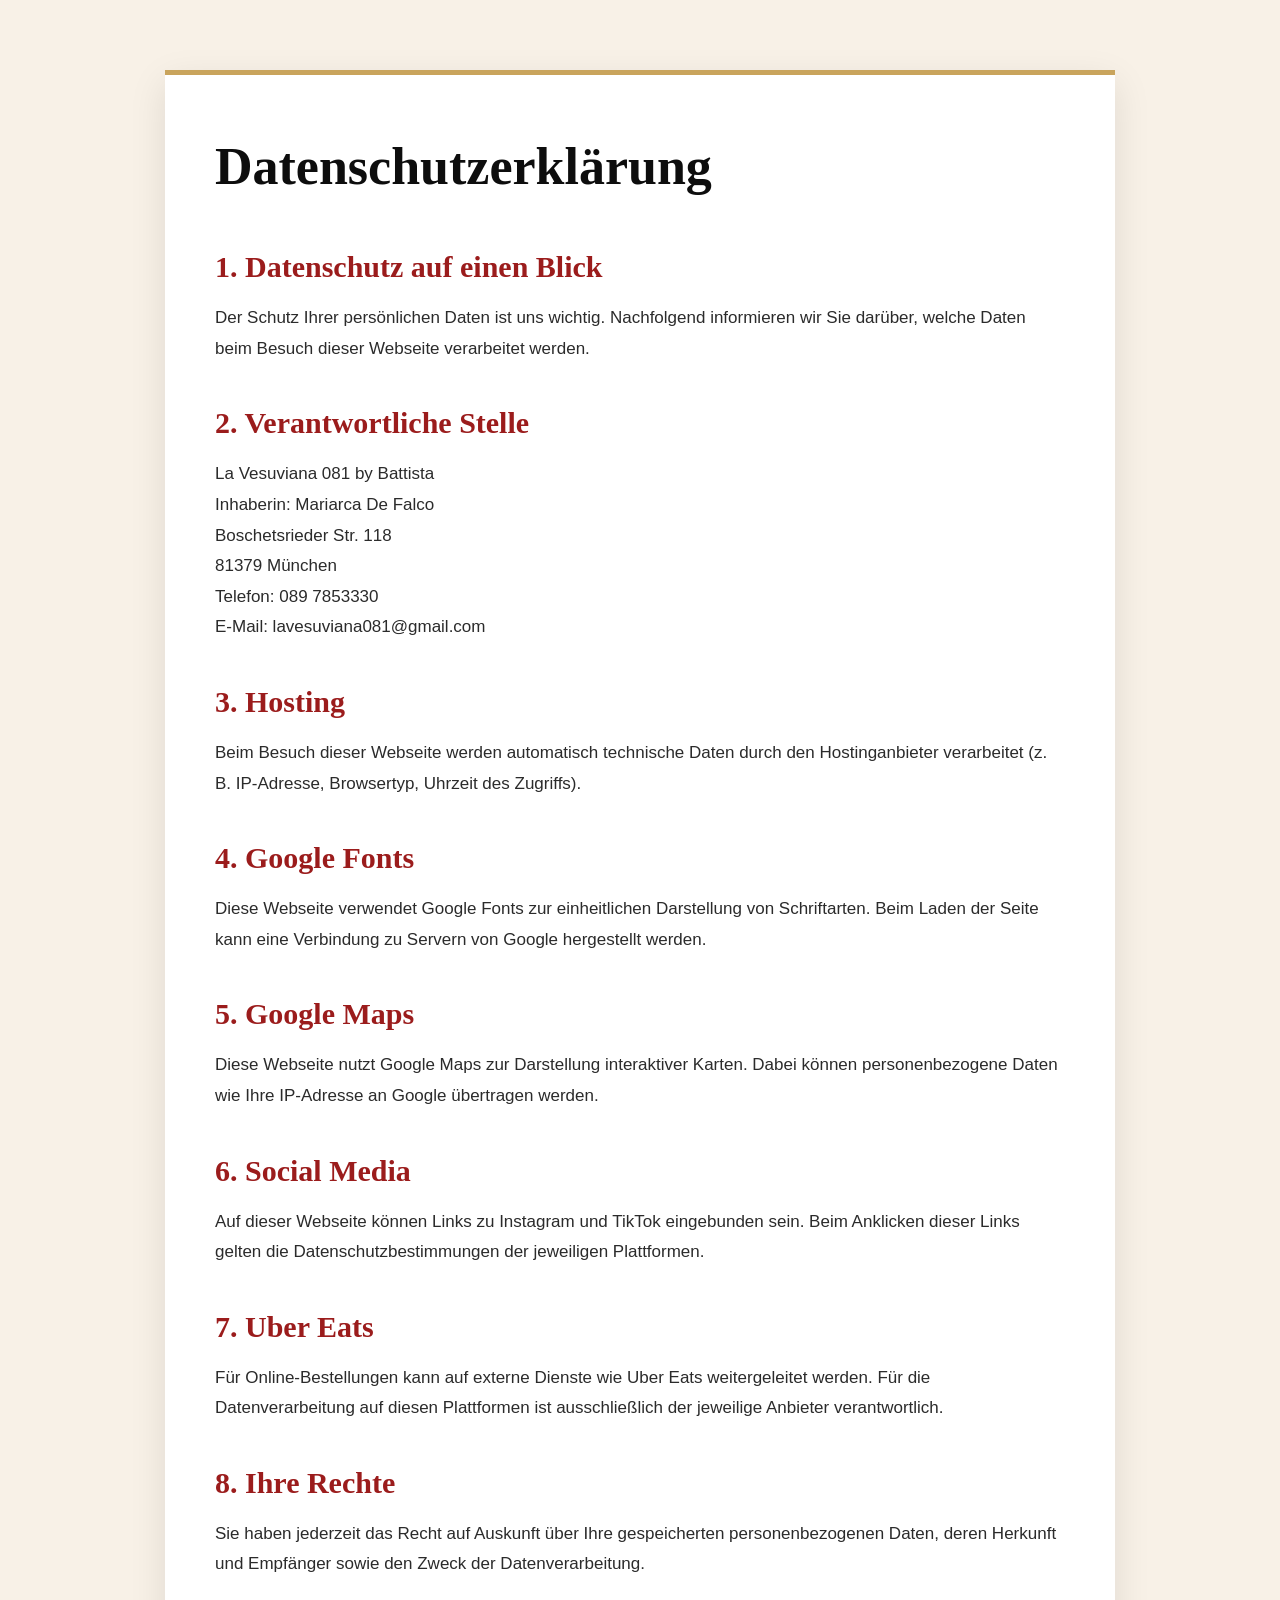
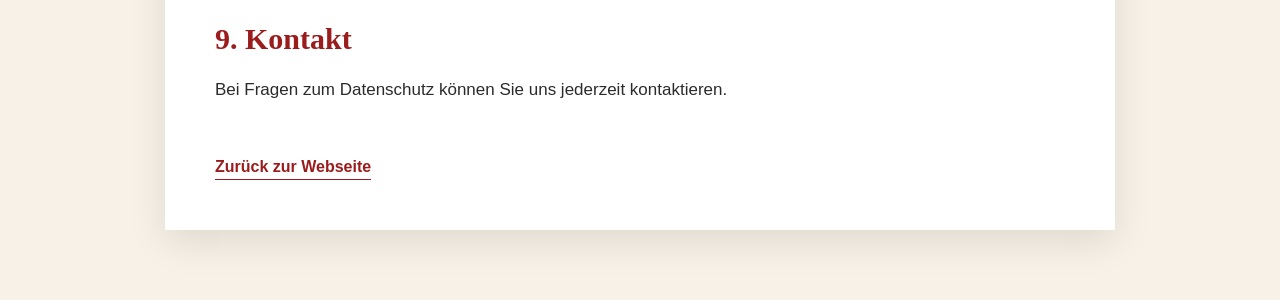
==== WEBSEITE-LA-VESUVIANA-081/datenschutz.html @ 36dbbf0e "Erste Restaurant Webseite" ====
<!DOCTYPE html>
<html lang="de">

<head>
  <script id="Cookiebot" src="https://consent.cookiebot.com/uc.js" data-cbid="afaca309-3baf-40ed-9cbe-bd9ccb0b836e"
    data-blockingmode="auto" type="text/javascript">
    </script>

  <meta charset="UTF-8">
  <meta name="viewport" content="width=device-width, initial-scale=1.0">
  <title>Datenschutz | La Vesuviana 081 by Battista</title>

  <link rel="stylesheet" href="style.css">
</head>

<body>

  <section class="legal-page">

    <h1>Datenschutzerklärung</h1>

    <h2>1. Datenschutz auf einen Blick</h2>

    <p>
      Der Schutz Ihrer persönlichen Daten ist uns wichtig. Nachfolgend informieren wir Sie darüber,
      welche Daten beim Besuch dieser Webseite verarbeitet werden.
    </p>

    <h2>2. Verantwortliche Stelle</h2>

    <p>
      La Vesuviana 081 by Battista<br>
      Inhaberin: Mariarca De Falco<br>
      Boschetsrieder Str. 118<br>
      81379 München<br>
      Telefon: 089 7853330<br>
      E-Mail: lavesuviana081@gmail.com
    </p>

    <h2>3. Hosting</h2>

    <p>
      Beim Besuch dieser Webseite werden automatisch technische Daten durch den Hostinganbieter verarbeitet
      (z. B. IP-Adresse, Browsertyp, Uhrzeit des Zugriffs).
    </p>

    <h2>4. Google Fonts</h2>

    <p>
      Diese Webseite verwendet Google Fonts zur einheitlichen Darstellung von Schriftarten.
      Beim Laden der Seite kann eine Verbindung zu Servern von Google hergestellt werden.
    </p>

    <h2>5. Google Maps</h2>

    <p>
      Diese Webseite nutzt Google Maps zur Darstellung interaktiver Karten.
      Dabei können personenbezogene Daten wie Ihre IP-Adresse an Google übertragen werden.
    </p>

    <h2>6. Social Media</h2>

    <p>
      Auf dieser Webseite können Links zu Instagram und TikTok eingebunden sein.
      Beim Anklicken dieser Links gelten die Datenschutzbestimmungen der jeweiligen Plattformen.
    </p>

    <h2>7. Uber Eats</h2>

    <p>
      Für Online-Bestellungen kann auf externe Dienste wie Uber Eats weitergeleitet werden.
      Für die Datenverarbeitung auf diesen Plattformen ist ausschließlich der jeweilige Anbieter verantwortlich.
    </p>

    <h2>8. Ihre Rechte</h2>

    <p>
      Sie haben jederzeit das Recht auf Auskunft über Ihre gespeicherten personenbezogenen Daten,
      deren Herkunft und Empfänger sowie den Zweck der Datenverarbeitung.
    </p>

    <h2>9. Kontakt</h2>

    <p>
      Bei Fragen zum Datenschutz können Sie uns jederzeit kontaktieren.
    </p>

    <a href="index.html">Zurück zur Webseite</a>

  </section>

</body>

</html>
---- WEBSEITE-LA-VESUVIANA-081/style.css ----
* {
  margin: 0;
  padding: 0;
  box-sizing: border-box;
}

:root {
  --black: #0d0d0d;
  --dark: #171717;
  --white: #ffffff;
  --cream: #f8f1e7;
  --gold: #c9a45c;
  --red: #9b1c1c;
  --green: #1f5c3a;
  --text: #2b2b2b;
  --gray: #777;
}

body {
  font-family: "Lato", sans-serif;
  background: var(--cream);
  color: var(--text);
  line-height: 1.6;
}

/* HEADER */
.site-header {
  background: var(--black);
  color: var(--white);
  padding: 20px 7%;
  display: flex;
  justify-content: space-between;
  align-items: center;
  gap: 30px;
  border-bottom: 2px solid var(--gold);
}

.logo-box {
  display: flex;
  align-items: center;
  gap: 18px;
}

.logo-image1 {
  width: 120px;
  height: auto;
}

.logo-image2 {
  width: 500px;
  height: auto;
}


.logo-text h1 {
  font-family: "Cormorant Garamond", serif;
  font-size: 34px;
  letter-spacing: 1px;
  color: var(--gold);
}

.logo-text span {
  font-family: "Great Vibes", cursive;
  font-size: 26px;
  display: block;
  margin-top: -8px;
}

.logo-text p {
  font-size: 13px;
  text-transform: uppercase;
  letter-spacing: 3px;
  color: #ddd;
}

/* NAV */
.main-nav {
  display: flex;
  flex-wrap: wrap;
  gap: 10px;
  justify-content: center;
}

.nav-btn,
.page-link {
  border: 1px solid var(--gold);
  background: transparent;
  color: var(--white);
  padding: 10px 18px;
  cursor: pointer;
  font-size: 14px;
  letter-spacing: 1px;
  transition: 0.3s;
}

.nav-btn:hover,
.nav-btn.active,
.page-link:hover {
  background: var(--gold);
  color: var(--black);
}

/* SEITEN */
.page {
  display: none;
  padding: 70px 7%;
  min-height: 70vh;
}

.page.active {
  display: block;
}

/* HERO */
.hero {
  display: grid;
  grid-template-columns: 1.2fr 0.8fr;
  align-items: center;
  gap: 50px;
}

.hero-small,
.section-small {
  font-family: "Great Vibes", cursive;
  font-size: 34px;
  color: var(--red);
}

.hero h2,
.section-header h2 {
  font-family: "Cormorant Garamond", serif;
  font-size: 58px;
  line-height: 1.1;
  color: var(--black);
  margin: 10px 0 20px;
}

.hero-text {
  font-size: 20px;
  max-width: 650px;
  margin-bottom: 30px;
}

.hero-buttons {
  display: flex;
  gap: 15px;
  flex-wrap: wrap;
}

.page-link {
  background: var(--black);
  text-decoration: none;
}

.page-link.secondary {
  background: transparent;
  color: var(--black);
}

.page-link.secondary:hover {
  color: var(--black);
}

.hero-image-box {
  text-align: center;
}

.hero-logo {
  max-width: 360px;
  width: 100%;
}

/* SECTION */
.section-header {
  text-align: center;
  margin-bottom: 45px;
}

.section-header p {
  max-width: 750px;
  margin: 0 auto;
}

.text-box {
  max-width: 850px;
  margin: 0 auto;
  background: var(--white);
  padding: 35px;
  border-left: 5px solid var(--gold);
  box-shadow: 0 10px 30px rgba(0, 0, 0, 0.08);
}

.text-box p {
  margin-bottom: 18px;
  font-size: 18px;
}

/* SPEISEKARTE */
.menu-category {
  max-width: 1050px;
  margin: 0 auto 45px;
  background: var(--white);
  padding: 30px;
  border-radius: 4px;
  box-shadow: 0 8px 25px rgba(0, 0, 0, 0.08);
}

.menu-category h3 {
  font-family: "Cormorant Garamond", serif;
  font-size: 36px;
  color: var(--red);
  margin-bottom: 20px;
  border-bottom: 1px solid var(--gold);
  padding-bottom: 10px;
}

.menu-item {
  display: flex;
  justify-content: space-between;
  gap: 25px;
  padding: 18px 0;
  border-bottom: 1px solid #eee;
}

.menu-item:last-child {
  border-bottom: none;
}

.menu-item h4 {
  font-family: "Cormorant Garamond", serif;
  font-size: 25px;
  color: var(--black);
}

.menu-item p {
  color: var(--gray);
  margin-top: 4px;
}

.menu-item small {
  display: block;
  margin-top: 6px;
  color: var(--green);
  font-size: 13px;
}

.menu-item span {
  white-space: nowrap;
  font-weight: 700;
  color: var(--red);
  font-size: 18px;
}

.menu-note {
  max-width: 1050px;
  margin: -20px auto 45px;
  padding: 18px 25px;
  background: var(--dark);
  color: var(--white);
  border-left: 5px solid var(--gold);
}


/* ALLERGENE */
.allergene-box {
  max-width: 1050px;
  margin: 50px auto;
  background: var(--black);
  color: var(--white);
  padding: 35px;
  border-top: 4px solid var(--gold);
}

.allergene-box h3 {
  font-family: "Cormorant Garamond", serif;
  color: var(--gold);
  font-size: 32px;
  margin: 20px 0 15px;
}

.allergene-box ul {
  list-style: none;
  columns: 2;
  margin-bottom: 20px;
}

.allergene-box li {
  margin-bottom: 8px;
}

.allergene-box p {
  color: #ddd;
  margin-top: 20px;
}

/* BESTELLUNG */
.contact-buttons {
  display: flex;
  gap: 15px;
  flex-wrap: wrap;
  margin: 25px 0;
}

.contact-btn {
  background: var(--black);
  color: var(--white);
  padding: 12px 22px;
  text-decoration: none;
  border: 1px solid var(--gold);
  transition: 0.3s;
}

.contact-btn:hover {
  background: var(--gold);
  color: var(--black);
}

.contact-btn.secondary {
  background: var(--green);
}

.notice {
  color: var(--red);
  font-size: 14px;
}

/* UBER EATS BUTTON */

.uber-btn {
  display: inline-flex;
  align-items: center;
  gap: 12px;

  margin-top: 20px;

  padding: 14px 24px;

  background: #06c167;

  color: white;

  text-decoration: none;

  font-weight: bold;

  border-radius: 6px;

  transition: 0.3s;
}

.uber-btn:hover {
  transform: translateY(-2px);

  background: #04a85a;
}

.uber-btn i {
  font-size: 18px;
}

/* GALERIE */


.gallery-grid {
  max-width: 1200px;
  margin: 0 auto;

  display: grid;
  grid-template-columns: repeat(3, 1fr);
  gap: 20px;
}

.gallery-item {
  width: 100%;
  aspect-ratio: 1 / 1;
  overflow: hidden;

  border: 2px solid var(--gold);
  background: #000;
}

.gallery-item img {
  width: 100%;
  height: 100%;

  object-fit: cover;
  display: block;
}

.gallery-item:hover img {
  transform: scale(1.05);
  transition: 0.4s;
}

/* Tablet */
@media (max-width: 900px) {
  .gallery-grid {
    grid-template-columns: repeat(2, 1fr);
  }
}

/* Handy */
@media (max-width: 600px) {
  .gallery-grid {
    grid-template-columns: 1fr;
  }
}

/* MOBILE */

@media (max-width: 700px) {

  .gallery-grid {
    grid-template-columns: 1fr;
  }

  .gallery-item img {
    height: 260px;
  }

}

/* KONTAKT */
.contact-grid {
  max-width: 1050px;
  margin: 0 auto;
  display: grid;
  grid-template-columns: repeat(3, 1fr);
  gap: 25px;
}

.contact-card {
  background: var(--white);
  padding: 28px;
  border-top: 4px solid var(--gold);
  box-shadow: 0 8px 25px rgba(0, 0, 0, 0.08);
}

.contact-card h3 {
  font-family: "Cormorant Garamond", serif;
  font-size: 30px;
  color: var(--red);
  margin-bottom: 12px;
}

.contact-card a {
  color: var(--red);
  text-decoration: none;
}

.map-box {
  max-width: 1050px;
  margin: 35px auto 0;
  height: 300px;
  background: #ddd;
  display: flex;
  align-items: center;
  justify-content: center;
  color: #555;
}

/* FOOTER */
.site-footer {
  background: var(--black);
  color: var(--white);
  padding: 45px 7% 20px;
  border-top: 2px solid var(--gold);
}

.footer-content {
  display: grid;
  grid-template-columns: 1.2fr 1fr 1fr;
  gap: 35px;
  margin-bottom: 30px;
}

.footer-brand h3 {
  font-family: "Cormorant Garamond", serif;
  color: var(--gold);
  font-size: 34px;
}

.footer-brand p {
  font-family: "Great Vibes", cursive;
  font-size: 26px;
}

.footer-brand span {
  letter-spacing: 3px;
  text-transform: uppercase;
  font-size: 13px;
}

.footer-info p {
  margin-bottom: 7px;
}

.footer-info a,
.footer-links a {
  color: var(--gold);
  text-decoration: none;
}

.footer-links {
  display: flex;
  flex-direction: column;
  gap: 10px;
}

.footer-bottom {
  text-align: center;
  padding-top: 20px;
  border-top: 1px solid #333;
  color: #bbb;
  font-size: 14px;
}

/* RESPONSIVE */
@media (max-width: 900px) {
  .site-header {
    flex-direction: column;
    text-align: center;
  }

  .logo-box {
    flex-direction: column;
  }

  .hero {
    grid-template-columns: 1fr;
    text-align: center;
  }

  .hero h2,
  .section-header h2 {
    font-size: 42px;
  }

  .hero-buttons {
    justify-content: center;
  }

  .contact-grid,
  .footer-content,
  .gallery-grid {
    grid-template-columns: 1fr;
  }

  .allergene-box ul {
    columns: 1;
  }
}

@media (max-width: 600px) {
  .page {
    padding: 45px 5%;
  }

  .logo-text h1 {
    font-size: 28px;
  }

  .main-nav {
    width: 100%;
  }

  .nav-btn {
    width: 100%;
  }

  .hero h2,
  .section-header h2 {
    font-size: 34px;
  }

  .hero-text {
    font-size: 17px;
  }

  .menu-category {
    padding: 22px;
  }

  .menu-item {
    flex-direction: column;
    gap: 8px;
  }

  .menu-item span {
    font-size: 17px;
  }
}

/* SOCIAL BUTTONS */

.social-btn {
  display: inline-flex;
  align-items: center;
  gap: 10px;

  padding: 10px 18px;

  background: #111;
  color: white;

  text-decoration: none;

  border: 1px solid var(--gold);

  transition: 0.3s;

  margin-top: 10px;
}

.social-btn:hover {
  background: var(--gold);
  color: black;
}

.social-btn i {
  font-size: 18px;
}

/* IMPRESSUM & DATENSCHUTZ */

.legal-page {
  max-width: 950px;
  margin: 70px auto;
  padding: 50px;
  background: #ffffff;
  color: var(--text);
  border-top: 5px solid var(--gold);
  box-shadow: 0 12px 35px rgba(0, 0, 0, 0.10);
}

.legal-page h1 {
  font-family: "Cormorant Garamond", serif;
  font-size: 52px;
  color: var(--black);
  margin-bottom: 35px;
}

.legal-page h2 {
  font-family: "Cormorant Garamond", serif;
  font-size: 30px;
  color: var(--red);
  margin-top: 35px;
  margin-bottom: 12px;
}

.legal-page p {
  font-size: 17px;
  line-height: 1.8;
  margin-bottom: 18px;
}

.legal-page a {
  display: inline-block;
  margin-top: 30px;
  color: var(--red);
  font-weight: 700;
  text-decoration: none;
  border-bottom: 1px solid var(--red);
}

.legal-page a:hover {
  color: var(--gold);
  border-bottom-color: var(--gold);
}

/* MOBILE */

@media (max-width: 700px) {
  .legal-page {
    margin: 30px 15px;
    padding: 30px 22px;
  }

  .legal-page h1 {
    font-size: 38px;
  }

  .legal-page h2 {
    font-size: 25px;
  }

  .legal-page p {
    font-size: 16px;
  }
}
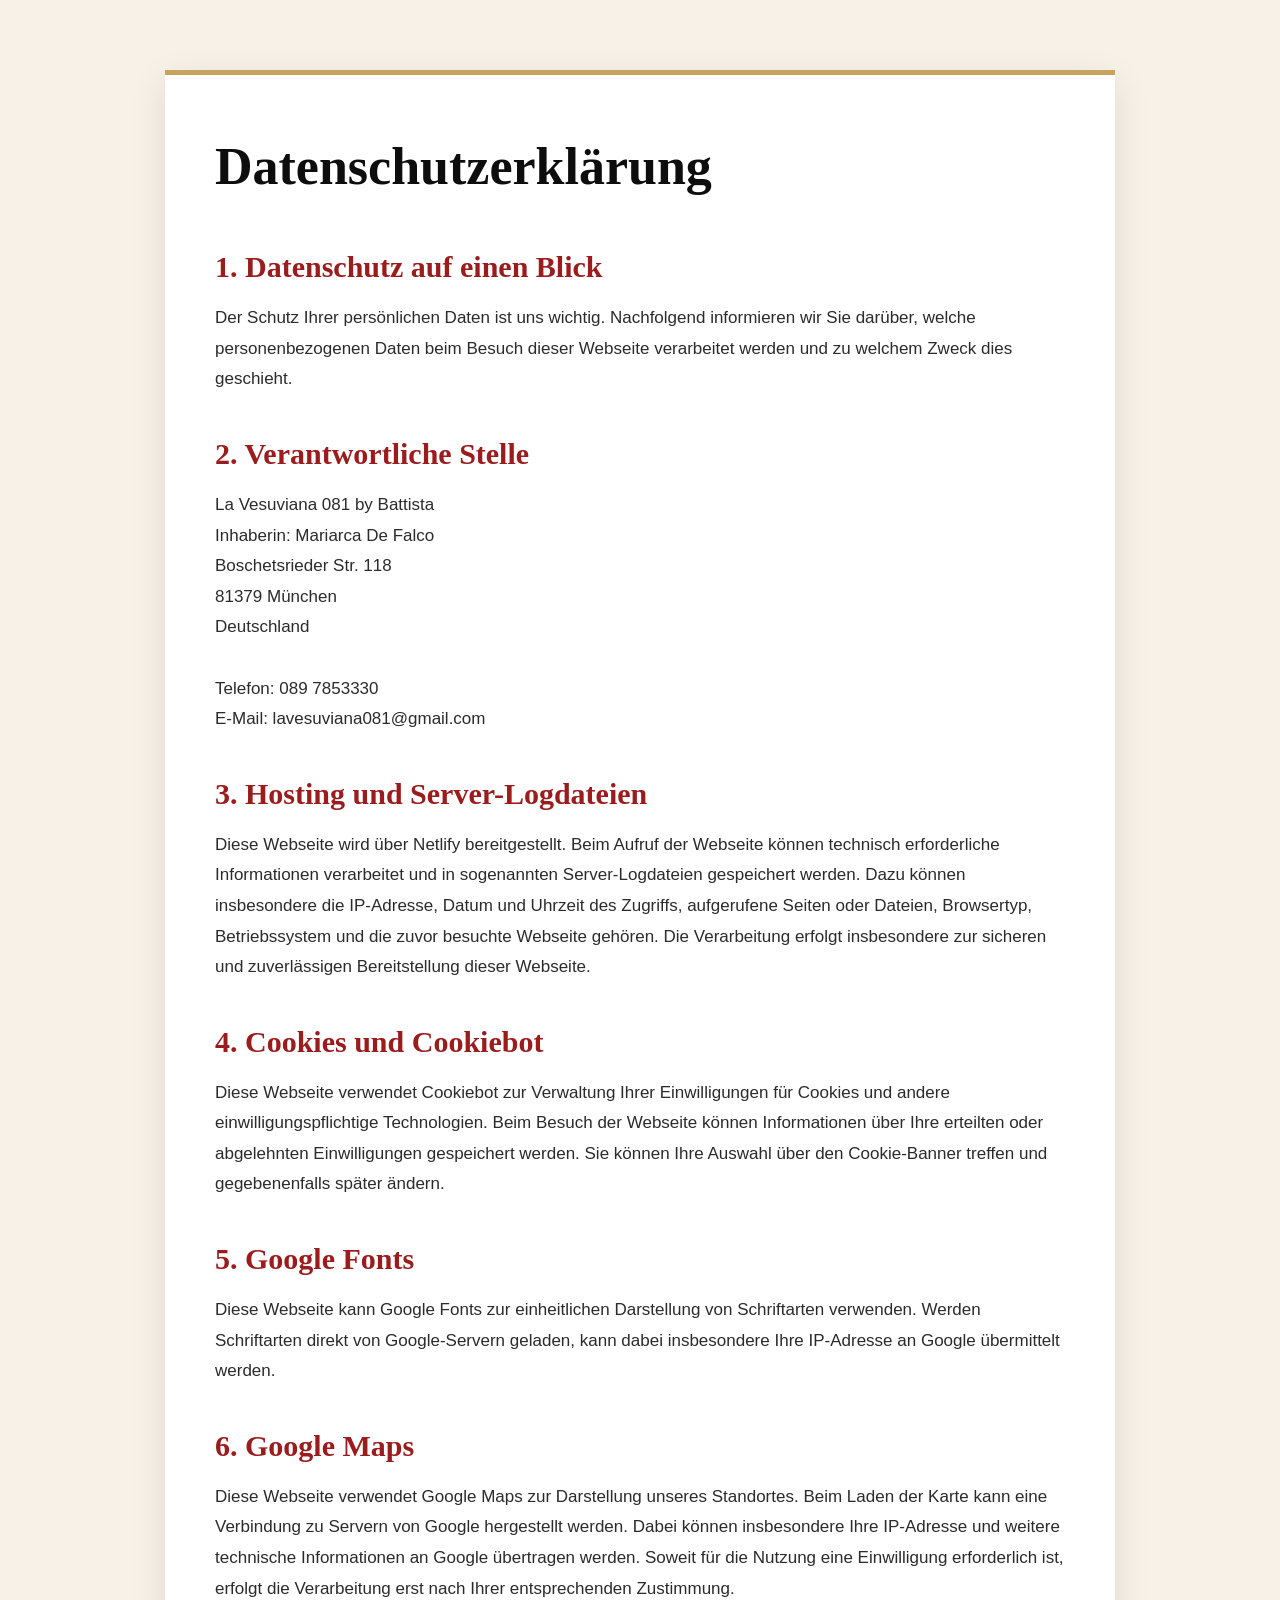
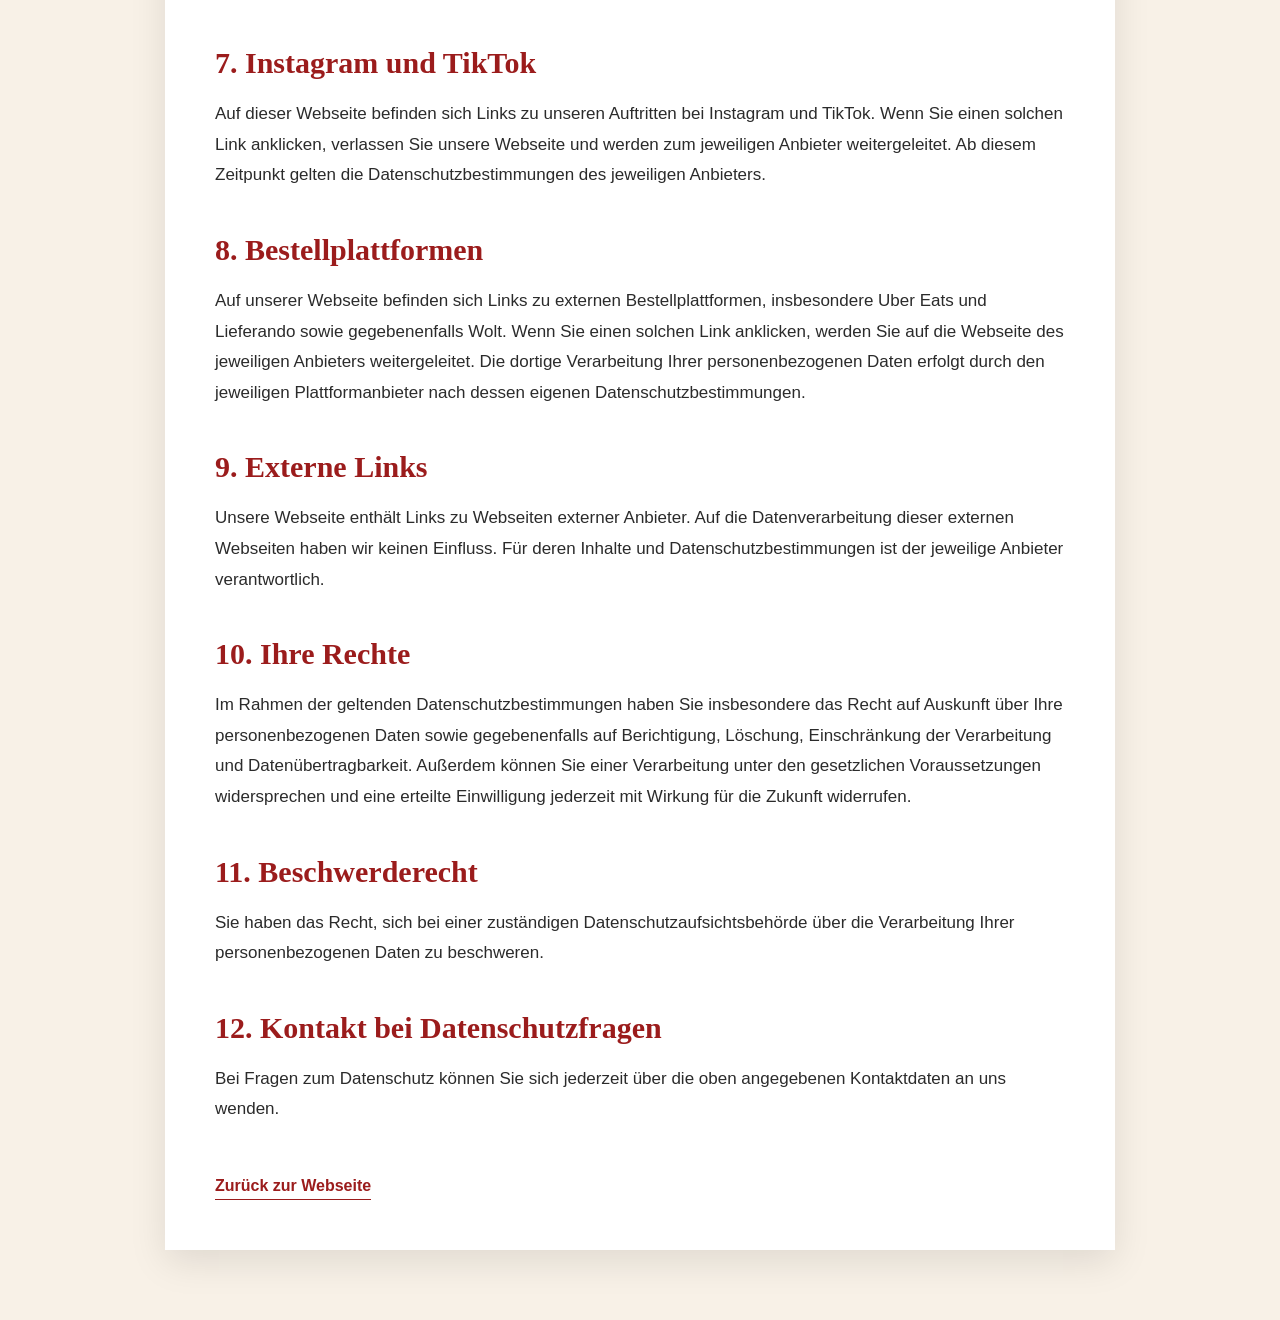
==== commit b8af853e: "Webseite komplett aktualisiert, Übersetung auf EN hinzugefügt, Speisekarte aktualisiert" ====
--- a/WEBSEITE-LA-VESUVIANA-081/datenschutz.html
+++ b/WEBSEITE-LA-VESUVIANA-081/datenschutz.html
@@ -2,93 +2,218 @@
 <html lang="de">
 
 <head>
-  <script id="Cookiebot" src="https://consent.cookiebot.com/uc.js" data-cbid="afaca309-3baf-40ed-9cbe-bd9ccb0b836e"
-    data-blockingmode="auto" type="text/javascript">
-    </script>
+
+  <!-- COOKIEBOT -->
+  <script
+    id="Cookiebot"
+    src="https://consent.cookiebot.com/uc.js"
+    data-cbid="afaca309-3baf-40ed-9cbe-bd9ccb0b836e"
+    data-blockingmode="auto"
+    type="text/javascript">
+  </script>
 
   <meta charset="UTF-8">
   <meta name="viewport" content="width=device-width, initial-scale=1.0">
+
   <title>Datenschutz | La Vesuviana 081 by Battista</title>
 
   <link rel="stylesheet" href="style.css">
+
 </head>
 
+
 <body>
 
   <section class="legal-page">
 
-    <h1>Datenschutzerklärung</h1>
-
-    <h2>1. Datenschutz auf einen Blick</h2>
-
-    <p>
-      Der Schutz Ihrer persönlichen Daten ist uns wichtig. Nachfolgend informieren wir Sie darüber,
-      welche Daten beim Besuch dieser Webseite verarbeitet werden.
-    </p>
-
-    <h2>2. Verantwortliche Stelle</h2>
+    <!-- ÜBERSCHRIFT -->
+    <h1 data-i18n="privacyTitle">
+      Datenschutzerklärung
+    </h1>
+
+
+    <!-- 1 -->
+    <h2 data-i18n="privacyOverviewTitle">
+      1. Datenschutz auf einen Blick
+    </h2>
+
+    <p data-i18n="privacyOverviewText">
+      Der Schutz Ihrer persönlichen Daten ist uns wichtig.
+      Nachfolgend informieren wir Sie darüber, welche personenbezogenen Daten
+      beim Besuch dieser Webseite verarbeitet werden und zu welchem Zweck dies geschieht.
+    </p>
+
+
+    <!-- 2 -->
+    <h2 data-i18n="privacyResponsibleTitle">
+      2. Verantwortliche Stelle
+    </h2>
 
     <p>
       La Vesuviana 081 by Battista<br>
-      Inhaberin: Mariarca De Falco<br>
+
+      <span data-i18n="privacyOwner">
+        Inhaberin:
+      </span>
+
+      Mariarca De Falco<br>
+
       Boschetsrieder Str. 118<br>
       81379 München<br>
+      Deutschland<br><br>
+
       Telefon: 089 7853330<br>
       E-Mail: lavesuviana081@gmail.com
     </p>
 
-    <h2>3. Hosting</h2>
-
-    <p>
-      Beim Besuch dieser Webseite werden automatisch technische Daten durch den Hostinganbieter verarbeitet
-      (z. B. IP-Adresse, Browsertyp, Uhrzeit des Zugriffs).
-    </p>
-
-    <h2>4. Google Fonts</h2>
-
-    <p>
-      Diese Webseite verwendet Google Fonts zur einheitlichen Darstellung von Schriftarten.
-      Beim Laden der Seite kann eine Verbindung zu Servern von Google hergestellt werden.
-    </p>
-
-    <h2>5. Google Maps</h2>
-
-    <p>
-      Diese Webseite nutzt Google Maps zur Darstellung interaktiver Karten.
-      Dabei können personenbezogene Daten wie Ihre IP-Adresse an Google übertragen werden.
-    </p>
-
-    <h2>6. Social Media</h2>
-
-    <p>
-      Auf dieser Webseite können Links zu Instagram und TikTok eingebunden sein.
-      Beim Anklicken dieser Links gelten die Datenschutzbestimmungen der jeweiligen Plattformen.
-    </p>
-
-    <h2>7. Uber Eats</h2>
-
-    <p>
-      Für Online-Bestellungen kann auf externe Dienste wie Uber Eats weitergeleitet werden.
-      Für die Datenverarbeitung auf diesen Plattformen ist ausschließlich der jeweilige Anbieter verantwortlich.
-    </p>
-
-    <h2>8. Ihre Rechte</h2>
-
-    <p>
-      Sie haben jederzeit das Recht auf Auskunft über Ihre gespeicherten personenbezogenen Daten,
-      deren Herkunft und Empfänger sowie den Zweck der Datenverarbeitung.
-    </p>
-
-    <h2>9. Kontakt</h2>
-
-    <p>
-      Bei Fragen zum Datenschutz können Sie uns jederzeit kontaktieren.
-    </p>
-
-    <a href="index.html">Zurück zur Webseite</a>
+    <!-- 3 -->
+    <h2 data-i18n="privacyHostingTitle">
+      3. Hosting und Server-Logdateien
+    </h2>
+
+    <p data-i18n="privacyHostingText">
+      Diese Webseite wird über Netlify bereitgestellt.
+      Beim Aufruf der Webseite können technisch erforderliche Informationen
+      verarbeitet und in sogenannten Server-Logdateien gespeichert werden.
+      Dazu können insbesondere die IP-Adresse, Datum und Uhrzeit des Zugriffs,
+      aufgerufene Seiten oder Dateien, Browsertyp, Betriebssystem und die zuvor
+      besuchte Webseite gehören. Die Verarbeitung erfolgt insbesondere zur
+      sicheren und zuverlässigen Bereitstellung dieser Webseite.
+    </p>
+
+
+    <!-- 4 -->
+    <h2 data-i18n="privacyCookiesTitle">
+      4. Cookies und Cookiebot
+    </h2>
+
+    <p data-i18n="privacyCookiesText">
+      Diese Webseite verwendet Cookiebot zur Verwaltung Ihrer Einwilligungen
+      für Cookies und andere einwilligungspflichtige Technologien.
+      Beim Besuch der Webseite können Informationen über Ihre erteilten oder
+      abgelehnten Einwilligungen gespeichert werden. Sie können Ihre Auswahl
+      über den Cookie-Banner treffen und gegebenenfalls später ändern.
+    </p>
+
+
+    <!-- 5 -->
+    <h2 data-i18n="privacyGoogleFontsTitle">
+      5. Google Fonts
+    </h2>
+
+    <p data-i18n="privacyGoogleFontsText">
+      Diese Webseite kann Google Fonts zur einheitlichen Darstellung von
+      Schriftarten verwenden. Werden Schriftarten direkt von Google-Servern
+      geladen, kann dabei insbesondere Ihre IP-Adresse an Google übermittelt werden.
+    </p>
+
+
+    <!-- 6 -->
+    <h2 data-i18n="privacyGoogleMapsTitle">
+      6. Google Maps
+    </h2>
+
+    <p data-i18n="privacyGoogleMapsText">
+      Diese Webseite verwendet Google Maps zur Darstellung unseres Standortes.
+      Beim Laden der Karte kann eine Verbindung zu Servern von Google hergestellt
+      werden. Dabei können insbesondere Ihre IP-Adresse und weitere technische
+      Informationen an Google übertragen werden. Soweit für die Nutzung eine
+      Einwilligung erforderlich ist, erfolgt die Verarbeitung erst nach Ihrer
+      entsprechenden Zustimmung.
+    </p>
+
+
+    <!-- 7 -->
+    <h2 data-i18n="privacySocialTitle">
+      7. Instagram und TikTok
+    </h2>
+
+    <p data-i18n="privacySocialText">
+      Auf dieser Webseite befinden sich Links zu unseren Auftritten bei Instagram
+      und TikTok. Wenn Sie einen solchen Link anklicken, verlassen Sie unsere
+      Webseite und werden zum jeweiligen Anbieter weitergeleitet.
+      Ab diesem Zeitpunkt gelten die Datenschutzbestimmungen des jeweiligen Anbieters.
+    </p>
+
+
+    <!-- 8 -->
+    <h2 data-i18n="privacyOrderingTitle">
+      8. Bestellplattformen
+    </h2>
+
+    <p data-i18n="privacyOrderingText">
+      Auf unserer Webseite befinden sich Links zu externen Bestellplattformen,
+      insbesondere Uber Eats und Lieferando sowie gegebenenfalls Wolt.
+      Wenn Sie einen solchen Link anklicken, werden Sie auf die Webseite des
+      jeweiligen Anbieters weitergeleitet. Die dortige Verarbeitung Ihrer
+      personenbezogenen Daten erfolgt durch den jeweiligen Plattformanbieter
+      nach dessen eigenen Datenschutzbestimmungen.
+    </p>
+
+
+    <!-- 9 -->
+    <h2 data-i18n="privacyExternalLinksTitle">
+      9. Externe Links
+    </h2>
+
+    <p data-i18n="privacyExternalLinksText">
+      Unsere Webseite enthält Links zu Webseiten externer Anbieter.
+      Auf die Datenverarbeitung dieser externen Webseiten haben wir keinen Einfluss.
+      Für deren Inhalte und Datenschutzbestimmungen ist der jeweilige Anbieter verantwortlich.
+    </p>
+
+
+    <!-- 10 -->
+    <h2 data-i18n="privacyRightsTitle">
+      10. Ihre Rechte
+    </h2>
+
+    <p data-i18n="privacyRightsText">
+      Im Rahmen der geltenden Datenschutzbestimmungen haben Sie insbesondere
+      das Recht auf Auskunft über Ihre personenbezogenen Daten sowie gegebenenfalls
+      auf Berichtigung, Löschung, Einschränkung der Verarbeitung und Datenübertragbarkeit.
+      Außerdem können Sie einer Verarbeitung unter den gesetzlichen Voraussetzungen
+      widersprechen und eine erteilte Einwilligung jederzeit mit Wirkung für die
+      Zukunft widerrufen.
+    </p>
+
+
+    <!-- 11 -->
+    <h2 data-i18n="privacyComplaintTitle">
+      11. Beschwerderecht
+    </h2>
+
+    <p data-i18n="privacyComplaintText">
+      Sie haben das Recht, sich bei einer zuständigen Datenschutzaufsichtsbehörde
+      über die Verarbeitung Ihrer personenbezogenen Daten zu beschweren.
+    </p>
+
+
+    <!-- 12 -->
+    <h2 data-i18n="privacyContactTitle">
+      12. Kontakt bei Datenschutzfragen
+    </h2>
+
+    <p data-i18n="privacyContactText">
+      Bei Fragen zum Datenschutz können Sie sich jederzeit über die oben angegebenen
+      Kontaktdaten an uns wenden.
+    </p>
+
+
+    <!-- ZURÜCK -->
+    <a
+      href="index.html"
+      class="legal-back-link"
+      data-i18n="privacyBack">
+      Zurück zur Webseite
+    </a>
 
   </section>
 
+
+  <!--BESTEHENDE JAVASCRIPT-DATEI -->
+  <script src="code.js"></script>
+
 </body>
 
 </html>
--- a/WEBSEITE-LA-VESUVIANA-081/style.css
+++ b/WEBSEITE-LA-VESUVIANA-081/style.css
@@ -195,62 +195,6 @@
   font-size: 18px;
 }
 
-/* SPEISEKARTE */
-.menu-category {
-  max-width: 1050px;
-  margin: 0 auto 45px;
-  background: var(--white);
-  padding: 30px;
-  border-radius: 4px;
-  box-shadow: 0 8px 25px rgba(0, 0, 0, 0.08);
-}
-
-.menu-category h3 {
-  font-family: "Cormorant Garamond", serif;
-  font-size: 36px;
-  color: var(--red);
-  margin-bottom: 20px;
-  border-bottom: 1px solid var(--gold);
-  padding-bottom: 10px;
-}
-
-.menu-item {
-  display: flex;
-  justify-content: space-between;
-  gap: 25px;
-  padding: 18px 0;
-  border-bottom: 1px solid #eee;
-}
-
-.menu-item:last-child {
-  border-bottom: none;
-}
-
-.menu-item h4 {
-  font-family: "Cormorant Garamond", serif;
-  font-size: 25px;
-  color: var(--black);
-}
-
-.menu-item p {
-  color: var(--gray);
-  margin-top: 4px;
-}
-
-.menu-item small {
-  display: block;
-  margin-top: 6px;
-  color: var(--green);
-  font-size: 13px;
-}
-
-.menu-item span {
-  white-space: nowrap;
-  font-weight: 700;
-  color: var(--red);
-  font-size: 18px;
-}
-
 .menu-note {
   max-width: 1050px;
   margin: -20px auto 45px;
@@ -258,6 +202,21 @@
   background: var(--dark);
   color: var(--white);
   border-left: 5px solid var(--gold);
+}
+
+.menu-pdf-btn {
+  display: inline-block;
+  margin-top: 20px;
+  padding: 12px 22px;
+  background: var(--gold);
+  color: #000;
+  text-decoration: none;
+  font-weight: bold;
+  border-radius: 6px;
+}
+
+.menu-pdf-btn:hover {
+  background: #fff;
 }
 
 
@@ -355,7 +314,75 @@
 }
 
 .uber-btn i {
-  font-size: 18px;
+  font-size: 14px;
+}
+
+/* WOLT BUTTON */
+
+.wolt-btn {
+  display: inline-flex;
+  align-items: center;
+  gap: 12px;
+
+  margin-top: 20px;
+
+  padding: 14px 24px;
+
+  background: #4cb8e0;
+
+  color: white;
+
+  text-decoration: none;
+
+  font-weight: bold;
+
+  border-radius: 6px;
+
+  transition: 0.3s;
+}
+
+.wolt-btn:hover {
+  transform: translateY(-2px);
+
+  background: #4cb8e0;
+}
+
+.wolt-btn i {
+  font-size: 14px;
+}
+
+/* LIEFERANDO BUTTON */
+
+.lieferando-btn {
+  display: inline-flex;
+  align-items: center;
+  gap: 12px;
+
+  margin-top: 20px;
+
+  padding: 14px 24px;
+
+  background: #ed8536;
+
+  color: white;
+
+  text-decoration: none;
+
+  font-weight: bold;
+
+  border-radius: 6px;
+
+  transition: 0.3s;
+}
+
+.lieferando-btn:hover {
+  transform: translateY(-2px);
+
+  background: #ed8536;
+}
+
+.lieferando-btn i {
+  font-size: 14px;
 }
 
 /* GALERIE */
@@ -515,6 +542,17 @@
   font-size: 14px;
 }
 
+.website-credit {
+  margin: 16px 0;
+  font-family: "Lato", sans-serif;
+  font-size: 12px;
+  font-weight: 300;
+  color: var(--gold);
+  letter-spacing: 1.5px;
+  text-transform: uppercase;
+  
+}
+
 /* RESPONSIVE */
 @media (max-width: 900px) {
   .site-header {
@@ -589,6 +627,142 @@
   .menu-item span {
     font-size: 17px;
   }
+}
+
+/* MOBILE FIX */
+
+@media (max-width: 768px) {
+
+  html,
+  body {
+    width: 100%;
+    overflow-x: hidden;
+  }
+
+  body {
+    margin: 0;
+  }
+
+  .site-header {
+    width: 100%;
+    padding: 30px 20px;
+    text-align: center;
+  }
+
+  .logo-box {
+    width: 100%;
+    flex-direction: column;
+    align-items: center;
+  }
+
+  .logo-image1,
+  .logo-image,
+  .logo-img {
+    width: 120px;
+    max-width: 120px;
+    height: auto;
+  }
+
+  .logo-text h1 {
+    font-size: 32px;
+    text-align: center;
+  }
+
+  .logo-text p {
+    font-size: 14px;
+    letter-spacing: 4px;
+  }
+
+  .main-nav {
+    width: 100%;
+    display: flex;
+    flex-direction: column;
+    gap: 12px;
+    margin-top: 25px;
+  }
+
+  .nav-btn {
+    width: 100%;
+    max-width: 360px;
+    margin: 0 auto;
+    padding: 14px 20px;
+  }
+
+  .page {
+    width: 100%;
+    padding: 45px 20px;
+  }
+
+  .hero {
+    grid-template-columns: 1fr;
+    text-align: center;
+  }
+
+  .hero h2,
+  .section-header h2 {
+    font-size: 36px;
+    line-height: 1.2;
+    max-width: 100%;
+  }
+
+  .hero-small,
+  .section-small {
+    font-size: 32px;
+  }
+
+  .hero-text {
+    font-size: 17px;
+  }
+
+  .hero-buttons {
+    justify-content: center;
+    flex-direction: column;
+    align-items: center;
+    width: 100%;
+  }
+
+  .page-link,
+  .nav-btn {
+    width: 90%;
+    max-width: 340px;
+    text-align: center;
+  }
+
+  .hero-logo,
+  .start-image {
+    width: 100%;
+    max-width: 280px;
+    height: auto;
+    margin: 30px auto 0;
+    display: block;
+  }
+
+  .site-footer {
+    width: 100%;
+    padding: 40px 20px 25px;
+  }
+
+  .footer-content {
+    grid-template-columns: 1fr;
+    text-align: left;
+  }
+
+  .footer-brand,
+  .footer-info,
+  .footer-links {
+    width: 100%;
+  }
+
+  .social-btn {
+    width: 100%;
+    justify-content: center;
+  }
+
+  img {
+    max-width: 100%;
+    height: auto;
+  }
+
 }
 
 /* SOCIAL BUTTONS */
@@ -687,4 +861,203 @@
   .legal-page p {
     font-size: 16px;
   }
-}+}
+
+/*QR-CODE SPEISEKARTE / SPRACHAUSWAHL */
+
+.menu-language-page {
+  min-height: 100vh;
+  background: var(--cream);
+  display: flex;
+  align-items: center;
+  justify-content: center;
+  padding: 40px 20px;
+}
+
+.menu-language-box {
+  width: 100%;
+  max-width: 520px;
+  background: var(--white);
+  text-align: center;
+  padding: 45px 35px;
+  border-top: 5px solid var(--gold);
+  box-shadow: 0 12px 35px rgba(0, 0, 0, 0.10);
+}
+
+.menu-language-logo {
+  width: 180px;
+  max-width: 60%;
+  height: auto;
+  margin-bottom: 20px;
+}
+
+.menu-language-small {
+  font-family: "Great Vibes", cursive;
+  font-size: 34px;
+  color: var(--red);
+  margin-bottom: 5px;
+}
+
+.menu-language-box h1 {
+  font-family: "Cormorant Garamond", serif;
+  font-size: 48px;
+  color: var(--black);
+  margin-bottom: 15px;
+}
+
+.menu-language-description {
+  font-size: 17px;
+  color: var(--gray);
+  margin-bottom: 35px;
+}
+
+.language-button {
+  display: flex;
+  align-items: center;
+  justify-content: center;
+  gap: 12px;
+
+  width: 100%;
+  padding: 17px 20px;
+  margin: 15px 0;
+
+  background: var(--black);
+  color: var(--white);
+
+  border: 1px solid var(--gold);
+  border-radius: 6px;
+
+  text-decoration: none;
+
+  font-family: "Cormorant Garamond", serif;
+  font-size: 22px;
+  font-weight: 600;
+
+  transition: 0.3s;
+}
+
+.language-button:hover {
+  background: var(--gold);
+  color: var(--black);
+}
+
+.language-flag {
+  font-size: 24px;
+}
+
+.menu-home-link {
+  display: inline-block;
+  margin-top: 25px;
+
+  color: var(--red);
+  font-weight: 700;
+  text-decoration: none;
+  border-bottom: 1px solid var(--red);
+}
+
+.menu-home-link:hover {
+  color: var(--gold);
+  border-bottom-color: var(--gold);
+}
+
+.menu-language-footer {
+  margin-top: 35px;
+  padding-top: 20px;
+  border-top: 1px solid #ddd;
+
+  font-family: "Cormorant Garamond", serif;
+  color: var(--gray);
+  font-size: 14px;
+  letter-spacing: 1px;
+}
+
+
+/* HANDY */
+
+@media (max-width: 600px) {
+
+  .menu-language-page {
+    padding: 20px 15px;
+  }
+
+  .menu-language-box {
+    padding: 35px 20px;
+  }
+
+  .menu-language-logo {
+    width: 150px;
+  }
+
+  .menu-language-small {
+    font-size: 30px;
+  }
+
+  .menu-language-box h1 {
+    font-size: 38px;
+  }
+
+  .menu-language-description {
+    font-size: 16px;
+  }
+
+  .language-button {
+    padding: 17px 15px;
+    font-size: 20px;
+  }
+}
+/* Sprachauswahl */
+
+.language-switcher {
+  display: flex;
+  justify-content: center;
+  align-items: center;
+  gap: 8px;
+  margin: 15px 0;
+}
+
+.lang-btn {
+  min-width: 45px;
+  padding: 7px 12px;
+
+  border: 1px solid rgb(197, 157, 95);
+  background: transparent;
+
+  color: white;
+
+  font-family: "Lato", sans-serif;
+  font-size: 13px;
+  font-weight: 700;
+
+  cursor: pointer;
+
+  transition: 0.3s ease;
+}
+
+.lang-btn:hover,
+.lang-btn.active {
+  background: rgb(197, 157, 95);
+  color: #111;
+}
+
+
+/* Beim Navigieren direkt richtig positionieren */
+
+.page {
+  scroll-margin-top: 20px;
+}
+
+
+/* HANDY */
+
+@media (max-width: 768px) {
+
+  .language-switcher {
+    margin: 12px 0 18px;
+  }
+
+  .lang-btn {
+    min-width: 50px;
+    padding: 9px 14px;
+  }
+
+}
